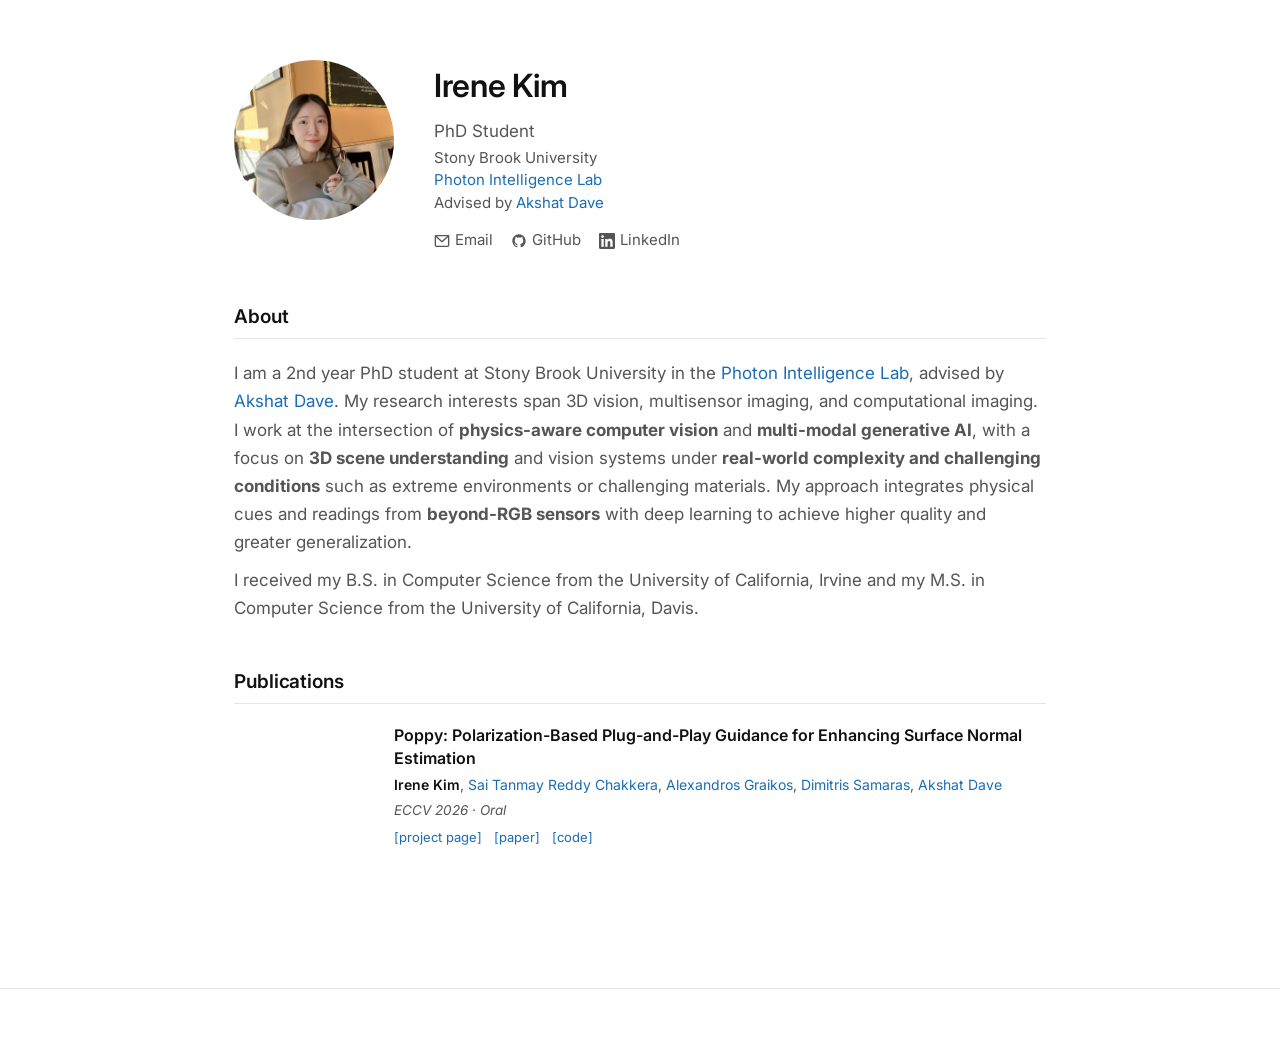
==== index.html @ 5841a0ec "Use middle dot separator for ECCV 2026 · Oral Co-Authored-By: Claude Sonnet 4.6 <noreply@anthropic.c" ====
<!DOCTYPE html>
<html lang="en">
<head>
  <meta charset="UTF-8" />
  <meta name="viewport" content="width=device-width, initial-scale=1.0" />
  <title>Irene Kim</title>
  <link rel="preconnect" href="https://fonts.googleapis.com" />
  <link rel="preconnect" href="https://fonts.gstatic.com" crossorigin />
  <link href="https://fonts.googleapis.com/css2?family=Inter:wght@400;600&display=swap" rel="stylesheet" />
  <link rel="stylesheet" href="css/style.css" />
</head>
<body>
<div class="container">

  <!-- ── Header ─────────────────────────────────────────────────────── -->
  <div class="profile">
    <div class="profile-photo">
      <img src="img/photo.jpg" alt="Irene Kim" />
    </div>

    <div class="profile-info">
      <h1>Irene Kim</h1>
      <div class="position">PhD Student</div>
      <div class="affil">
        Stony Brook University<br />
        <a href="https://akshatdave.github.io/index.html#Lab">Photon Intelligence Lab</a><br />
        Advised by <a href="https://akshatdave.github.io/">Akshat Dave</a>
      </div>

      <nav class="links">
        <a href="mailto:irnkim@cs.stonybrook.edu">
          <!-- Email icon -->
          <svg viewBox="0 0 24 24" fill="none" stroke="currentColor" stroke-width="2" stroke-linecap="round" stroke-linejoin="round">
            <rect x="2" y="4" width="20" height="16" rx="2"/><polyline points="2,4 12,13 22,4"/>
          </svg>
          Email
        </a>
        <a href="https://github.com/irnkim" target="_blank" rel="noopener">
          <!-- GitHub icon -->
          <svg viewBox="0 0 24 24" fill="currentColor">
            <path d="M12 2C6.477 2 2 6.477 2 12c0 4.418 2.865 8.166 6.839 9.489.5.092.682-.217.682-.482 0-.237-.009-.868-.013-1.703-2.782.604-3.369-1.342-3.369-1.342-.454-1.154-1.11-1.462-1.11-1.462-.908-.62.069-.608.069-.608 1.003.07 1.531 1.03 1.531 1.03.892 1.529 2.341 1.087 2.91.832.092-.647.35-1.088.636-1.338-2.22-.253-4.555-1.11-4.555-4.943 0-1.091.39-1.984 1.029-2.683-.103-.253-.446-1.27.098-2.647 0 0 .84-.269 2.75 1.025A9.578 9.578 0 0112 6.836a9.59 9.59 0 012.504.337c1.909-1.294 2.747-1.025 2.747-1.025.546 1.377.203 2.394.1 2.647.64.699 1.028 1.592 1.028 2.683 0 3.842-2.339 4.687-4.566 4.935.359.309.678.919.678 1.852 0 1.336-.012 2.415-.012 2.743 0 .267.18.578.688.48C19.138 20.163 22 16.418 22 12c0-5.523-4.477-10-10-10z"/>
          </svg>
          GitHub
        </a>
        <a href="https://www.linkedin.com/in/ikimrenes/" target="_blank" rel="noopener">
          <!-- LinkedIn icon -->
          <svg viewBox="0 0 24 24" fill="currentColor">
            <path d="M20.447 20.452h-3.554v-5.569c0-1.328-.027-3.037-1.852-3.037-1.853 0-2.136 1.445-2.136 2.939v5.667H9.351V9h3.414v1.561h.046c.477-.9 1.637-1.85 3.37-1.85 3.601 0 4.267 2.37 4.267 5.455v6.286zM5.337 7.433a2.062 2.062 0 01-2.063-2.065 2.064 2.064 0 112.063 2.065zm1.782 13.019H3.555V9h3.564v11.452zM22.225 0H1.771C.792 0 0 .774 0 1.729v20.542C0 23.227.792 24 1.771 24h20.451C23.2 24 24 23.227 24 22.271V1.729C24 .774 23.2 0 22.222 0h.003z"/>
          </svg>
          LinkedIn
        </a>
      </nav>
    </div>
  </div>

  <!-- ── Research Interests ──────────────────────────────────────────── -->
  <section>
    <h2>About</h2>
    <p>
      I am a 2nd year PhD student at Stony Brook University in the
      <a href="https://akshatdave.github.io/index.html#Lab">Photon Intelligence Lab</a>,
      advised by <a href="https://akshatdave.github.io/">Akshat Dave</a>.
      My research interests span 3D vision, multisensor imaging, and computational imaging.
      I work at the intersection of <strong>physics-aware computer vision</strong> and
      <strong>multi-modal generative AI</strong>, with a focus on
      <strong>3D scene understanding</strong> and vision systems under
      <strong>real-world complexity and challenging conditions</strong> such as extreme
      environments or challenging materials. My approach integrates physical cues and readings
      from <strong>beyond-RGB sensors</strong> with deep learning to achieve higher quality
      and greater generalization.
    </p>
    <p style="margin-top: 10px;">
      I received my B.S. in Computer Science from the University of California, Irvine
      and my M.S. in Computer Science from the University of California, Davis.
    </p>
  </section>

  <!-- ── Publications ───────────────────────────────────────────────── -->
  <section>
    <h2>Publications</h2>
    <ul class="pub-list">

      <li class="pub">
        <img class="pub-thumb" src="poppy/img/teaser.gif" alt="Poppy thumbnail"
             onerror="this.style.visibility='hidden'" />
        <div class="pub-body">
          <div class="pub-title">
            <a href="https://irnkim.github.io/poppy">Poppy: Polarization-Based Plug-and-Play Guidance for Enhancing Surface Normal Estimation</a>
          </div>
          <div class="pub-authors">
            <a href="https://irnkim.github.io" class="me">Irene Kim</a>,
            <a href="https://starc52.net">Sai Tanmay Reddy Chakkera</a>,
            <a href="https://alexgraikos.github.io/">Alexandros Graikos</a>,
            <a href="https://www3.cs.stonybrook.edu/~samaras/">Dimitris Samaras</a>,
            <a href="https://akshatdave.github.io/">Akshat Dave</a>
          </div>
          <div class="pub-venue">ECCV 2026 · Oral</div>
          <div class="pub-links">
            <a href="https://irnkim.github.io/poppy">[project page]</a>
            <a href="https://arxiv.org/abs/2603.27891" target="_blank" rel="noopener">[paper]</a>
            <a href="https://github.com/irnkim/poppy" target="_blank" rel="noopener">[code]</a>
          </div>
        </div>
      </li>

    </ul>
  </section>

</div><!-- .container -->

<footer>
  <div class="container" style="padding-top:0; padding-bottom:30px;">
  </div>
</footer>

</body>
</html>
---- css/style.css ----
:root {
  --text:    #111111;
  --muted:   #555555;
  --link:    #1a6db5;
  --border:  #e5e5e5;
  --bg:      #ffffff;
  --max-w:   860px;
}

* { box-sizing: border-box; margin: 0; padding: 0; }

body {
  font-family: "Calibri", "Inter", "Helvetica Neue", Arial, sans-serif;
  font-size: 17px;
  line-height: 1.65;
  color: var(--text);
  background: var(--bg);
}

a {
  color: var(--link);
  text-decoration: none;
}
a:hover { text-decoration: underline; }

/* ── Layout ─────────────────────────────────────────────────────────── */
.container {
  max-width: var(--max-w);
  margin: 0 auto;
  padding: 60px 24px 80px;
}

/* ── Header ─────────────────────────────────────────────────────────── */
.profile {
  display: flex;
  align-items: flex-start;
  gap: 40px;
  margin-bottom: 48px;
}

.profile-photo {
  flex-shrink: 0;
  width: 160px;
  height: 160px;
  border-radius: 50%;
  object-fit: cover;
  background: #ddd;
  display: flex;
  align-items: center;
  justify-content: center;
  font-size: 13px;
  color: #888;
  overflow: hidden;
}

.profile-photo img {
  width: 100%;
  height: 100%;
  object-fit: cover;
}

.profile-info h1 {
  font-size: 32px;
  font-weight: 600;
  margin-bottom: 4px;
  letter-spacing: -0.3px;
}

.profile-info .position {
  font-size: 17px;
  color: var(--muted);
  margin-bottom: 2px;
}

.profile-info .affil {
  font-size: 15px;
  color: var(--muted);
  margin-bottom: 12px;
  line-height: 1.5;
}

.links {
  display: flex;
  flex-wrap: wrap;
  gap: 10px 18px;
  font-size: 15px;
  margin-top: 14px;
}

.links a {
  display: inline-flex;
  align-items: center;
  gap: 5px;
  color: var(--muted);
  transition: color 0.15s;
}
.links a:hover { color: var(--link); text-decoration: none; }

.links svg {
  width: 16px;
  height: 16px;
  flex-shrink: 0;
}

/* ── Section ─────────────────────────────────────────────────────────── */
section { margin-bottom: 44px; }

section h2 {
  font-size: 19px;
  font-weight: 600;
  border-bottom: 1px solid var(--border);
  padding-bottom: 6px;
  margin-bottom: 20px;
  letter-spacing: -0.1px;
}

section p {
  color: var(--muted);
}

/* ── Publications ────────────────────────────────────────────────────── */
.pub-list { list-style: none; display: flex; flex-direction: column; gap: 28px; }

.pub {
  display: flex;
  gap: 20px;
  align-items: flex-start;
}

.pub-thumb {
  flex-shrink: 0;
  width: 140px;
  height: 140px;
  aspect-ratio: 1 / 1;
  border-radius: 6px;
  background: #eee;
  object-fit: contain;
  border: 1px solid var(--border);
}

.pub-body { flex: 1; }

.pub-title {
  font-size: 16px;
  font-weight: 600;
  line-height: 1.4;
  margin-bottom: 4px;
  color: var(--text);
}

.pub-title a {
  color: inherit;
  text-decoration: none;
}

.pub-title a:hover {
  text-decoration: underline;
}

.pub-authors {
  font-size: 14px;
  color: var(--muted);
  margin-bottom: 3px;
}

.pub-authors .me { font-weight: 600; color: var(--text); text-decoration: none; }
.pub-authors .me:hover { text-decoration: underline; }

.pub-venue {
  font-size: 13.5px;
  color: var(--muted);
  font-style: italic;
  margin-bottom: 6px;
}

.pub-venue .status {
  font-style: normal;
  font-weight: 600;
  color: #b05a00;
  margin-left: 4px;
}

.pub-links {
  display: flex;
  flex-wrap: wrap;
  gap: 6px 12px;
  font-size: 13px;
}

.pub-links a {
  color: var(--link);
}

/* ── Footer ─────────────────────────────────────────────────────────── */
footer {
  border-top: 1px solid var(--border);
  padding-top: 20px;
  font-size: 13px;
  color: #aaa;
  text-align: center;
}

/* ── Responsive ─────────────────────────────────────────────────────── */
@media (max-width: 580px) {
  .profile { flex-direction: column; align-items: center; text-align: center; }
  .links   { justify-content: center; }
  .pub     { flex-direction: column; }
  .pub-thumb { width: 100%; height: auto; aspect-ratio: 1 / 1; }
}
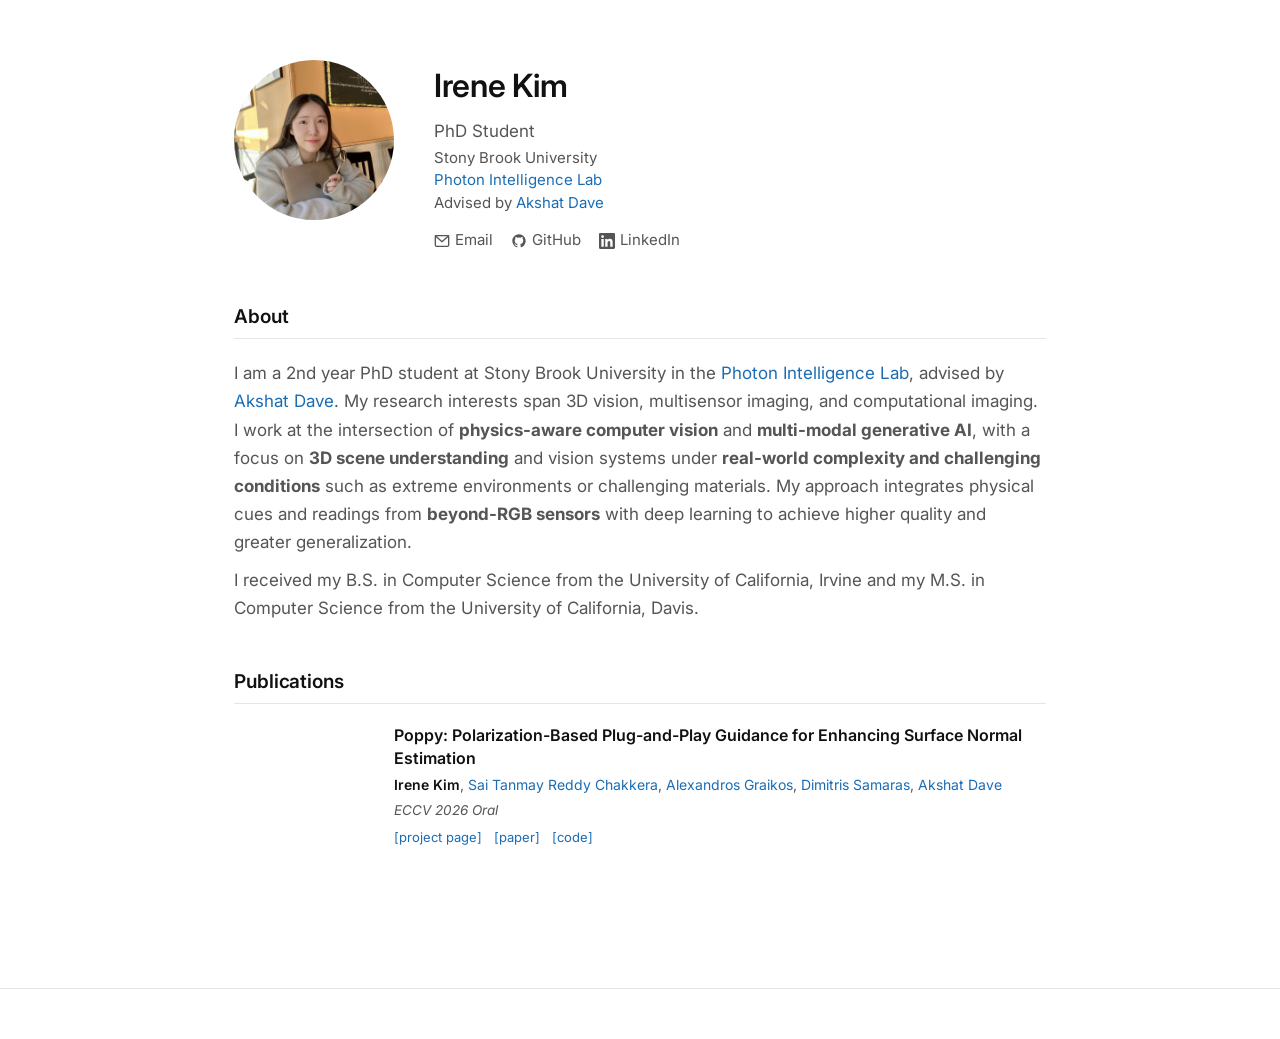
==== commit df1d4c13: "Simplify venue label to ECCV 2026 Oral Co-Authored-By: Claude Sonnet 4.6 <noreply@anthropic.com>" ====
--- a/index.html
+++ b/index.html
@@ -94,7 +94,7 @@
             <a href="https://www3.cs.stonybrook.edu/~samaras/">Dimitris Samaras</a>,
             <a href="https://akshatdave.github.io/">Akshat Dave</a>
           </div>
-          <div class="pub-venue">ECCV 2026 · Oral</div>
+          <div class="pub-venue">ECCV 2026 Oral</div>
           <div class="pub-links">
             <a href="https://irnkim.github.io/poppy">[project page]</a>
             <a href="https://arxiv.org/abs/2603.27891" target="_blank" rel="noopener">[paper]</a>
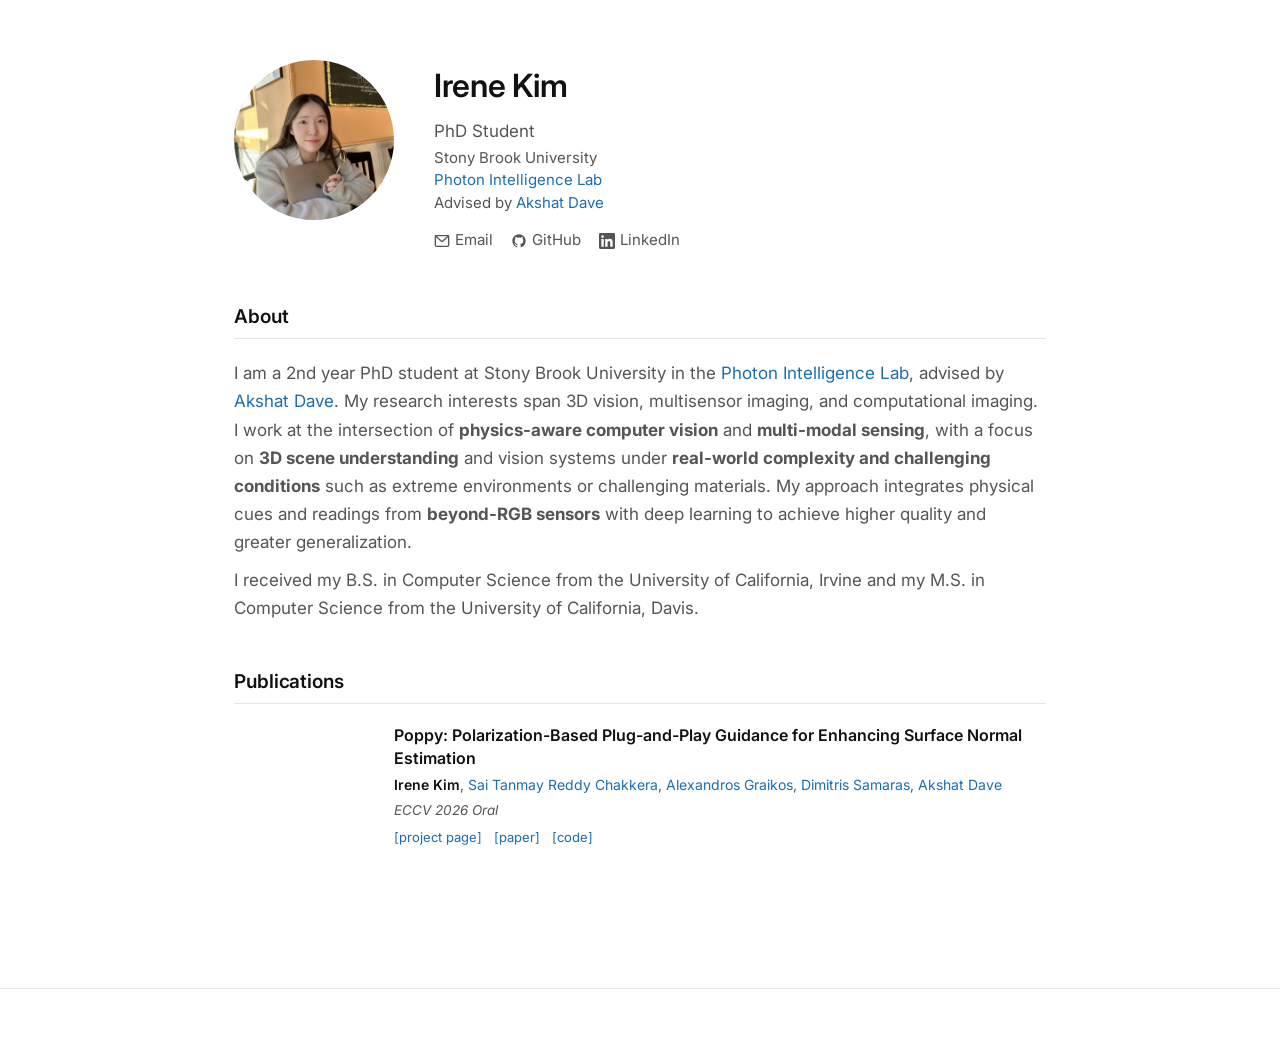
==== commit 6bc432d5: "Update bio wording to multi-modal sensing Co-Authored-By: Claude Sonnet 5 <noreply@anthropic.com>" ====
--- a/index.html
+++ b/index.html
@@ -23,7 +23,7 @@
       <div class="position">PhD Student</div>
       <div class="affil">
         Stony Brook University<br />
-        <a href="https://akshatdave.github.io/index.html#Lab">Photon Intelligence Lab</a><br />
+        <a href="https://photon-intelligence-lab.github.io/">Photon Intelligence Lab</a><br />
         Advised by <a href="https://akshatdave.github.io/">Akshat Dave</a>
       </div>
 
@@ -58,11 +58,11 @@
     <h2>About</h2>
     <p>
       I am a 2nd year PhD student at Stony Brook University in the
-      <a href="https://akshatdave.github.io/index.html#Lab">Photon Intelligence Lab</a>,
+      <a href="https://photon-intelligence-lab.github.io/">Photon Intelligence Lab</a>,
       advised by <a href="https://akshatdave.github.io/">Akshat Dave</a>.
       My research interests span 3D vision, multisensor imaging, and computational imaging.
       I work at the intersection of <strong>physics-aware computer vision</strong> and
-      <strong>multi-modal generative AI</strong>, with a focus on
+      <strong>multi-modal sensing</strong>, with a focus on
       <strong>3D scene understanding</strong> and vision systems under
       <strong>real-world complexity and challenging conditions</strong> such as extreme
       environments or challenging materials. My approach integrates physical cues and readings
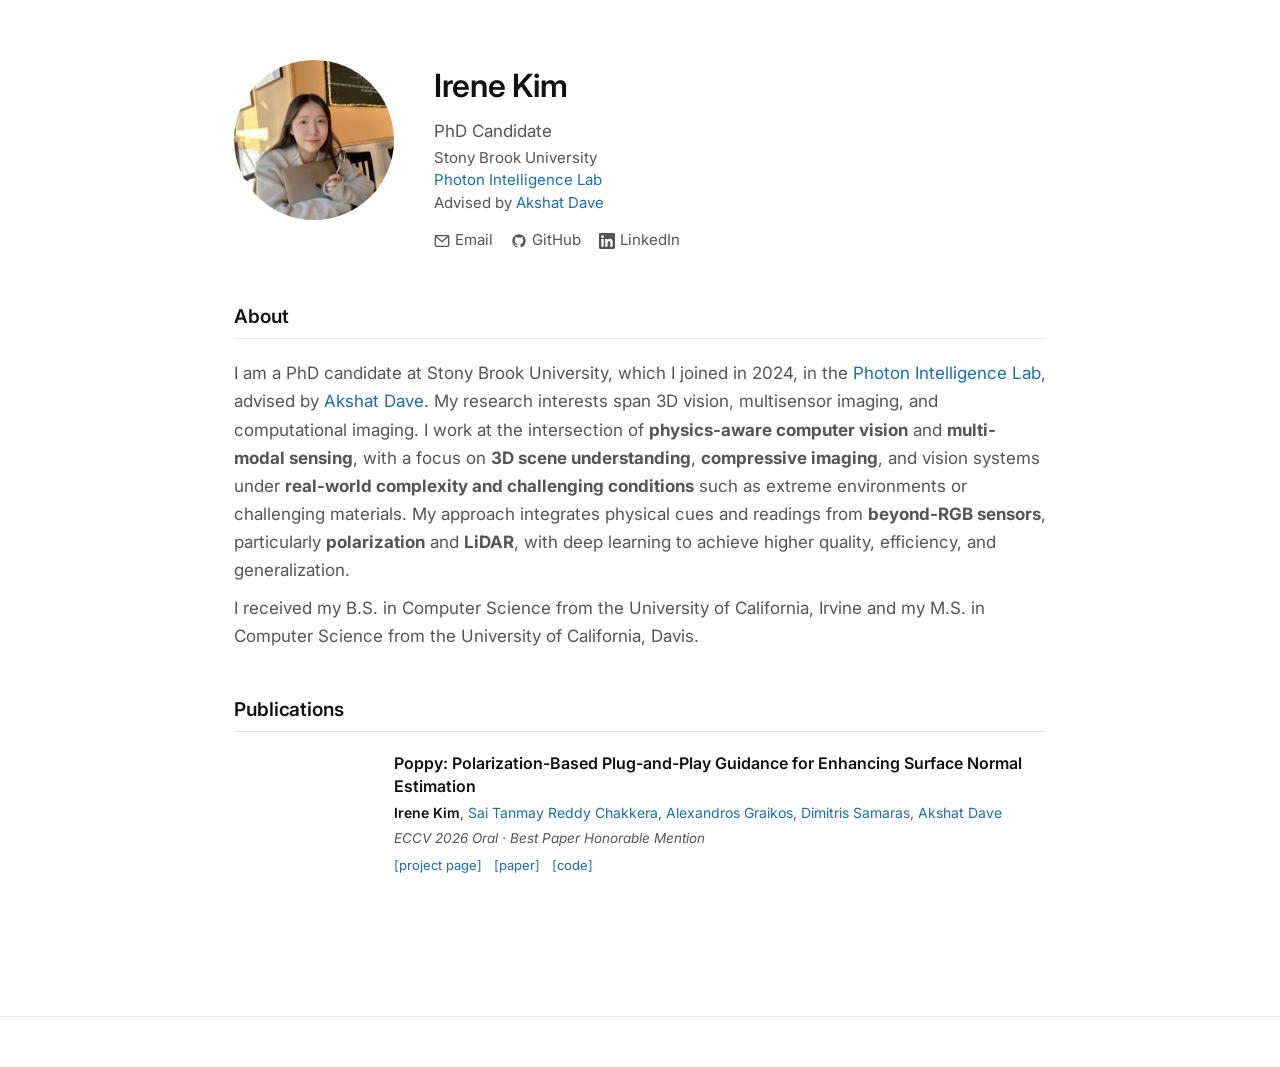
==== commit 76d14f3b: "Update bio (PhD candidate, joined 2024, research focus) and add Best Paper Honorable Mention for Pop" ====
--- a/index.html
+++ b/index.html
@@ -20,7 +20,7 @@
 
     <div class="profile-info">
       <h1>Irene Kim</h1>
-      <div class="position">PhD Student</div>
+      <div class="position">PhD Candidate</div>
       <div class="affil">
         Stony Brook University<br />
         <a href="https://photon-intelligence-lab.github.io/">Photon Intelligence Lab</a><br />
@@ -57,17 +57,18 @@
   <section>
     <h2>About</h2>
     <p>
-      I am a 2nd year PhD student at Stony Brook University in the
+      I am a PhD candidate at Stony Brook University, which I joined in 2024, in the
       <a href="https://photon-intelligence-lab.github.io/">Photon Intelligence Lab</a>,
       advised by <a href="https://akshatdave.github.io/">Akshat Dave</a>.
       My research interests span 3D vision, multisensor imaging, and computational imaging.
       I work at the intersection of <strong>physics-aware computer vision</strong> and
       <strong>multi-modal sensing</strong>, with a focus on
-      <strong>3D scene understanding</strong> and vision systems under
-      <strong>real-world complexity and challenging conditions</strong> such as extreme
-      environments or challenging materials. My approach integrates physical cues and readings
-      from <strong>beyond-RGB sensors</strong> with deep learning to achieve higher quality
-      and greater generalization.
+      <strong>3D scene understanding</strong>, <strong>compressive imaging</strong>, and vision
+      systems under <strong>real-world complexity and challenging conditions</strong> such as
+      extreme environments or challenging materials. My approach integrates physical cues and
+      readings from <strong>beyond-RGB sensors</strong>, particularly <strong>polarization</strong>
+      and <strong>LiDAR</strong>, with deep learning to achieve higher quality, efficiency, and
+      generalization.
     </p>
     <p style="margin-top: 10px;">
       I received my B.S. in Computer Science from the University of California, Irvine
@@ -94,7 +95,7 @@
             <a href="https://www3.cs.stonybrook.edu/~samaras/">Dimitris Samaras</a>,
             <a href="https://akshatdave.github.io/">Akshat Dave</a>
           </div>
-          <div class="pub-venue">ECCV 2026 Oral</div>
+          <div class="pub-venue">ECCV 2026 Oral &middot; Best Paper Honorable Mention</div>
           <div class="pub-links">
             <a href="https://irnkim.github.io/poppy">[project page]</a>
             <a href="https://arxiv.org/abs/2603.27891" target="_blank" rel="noopener">[paper]</a>
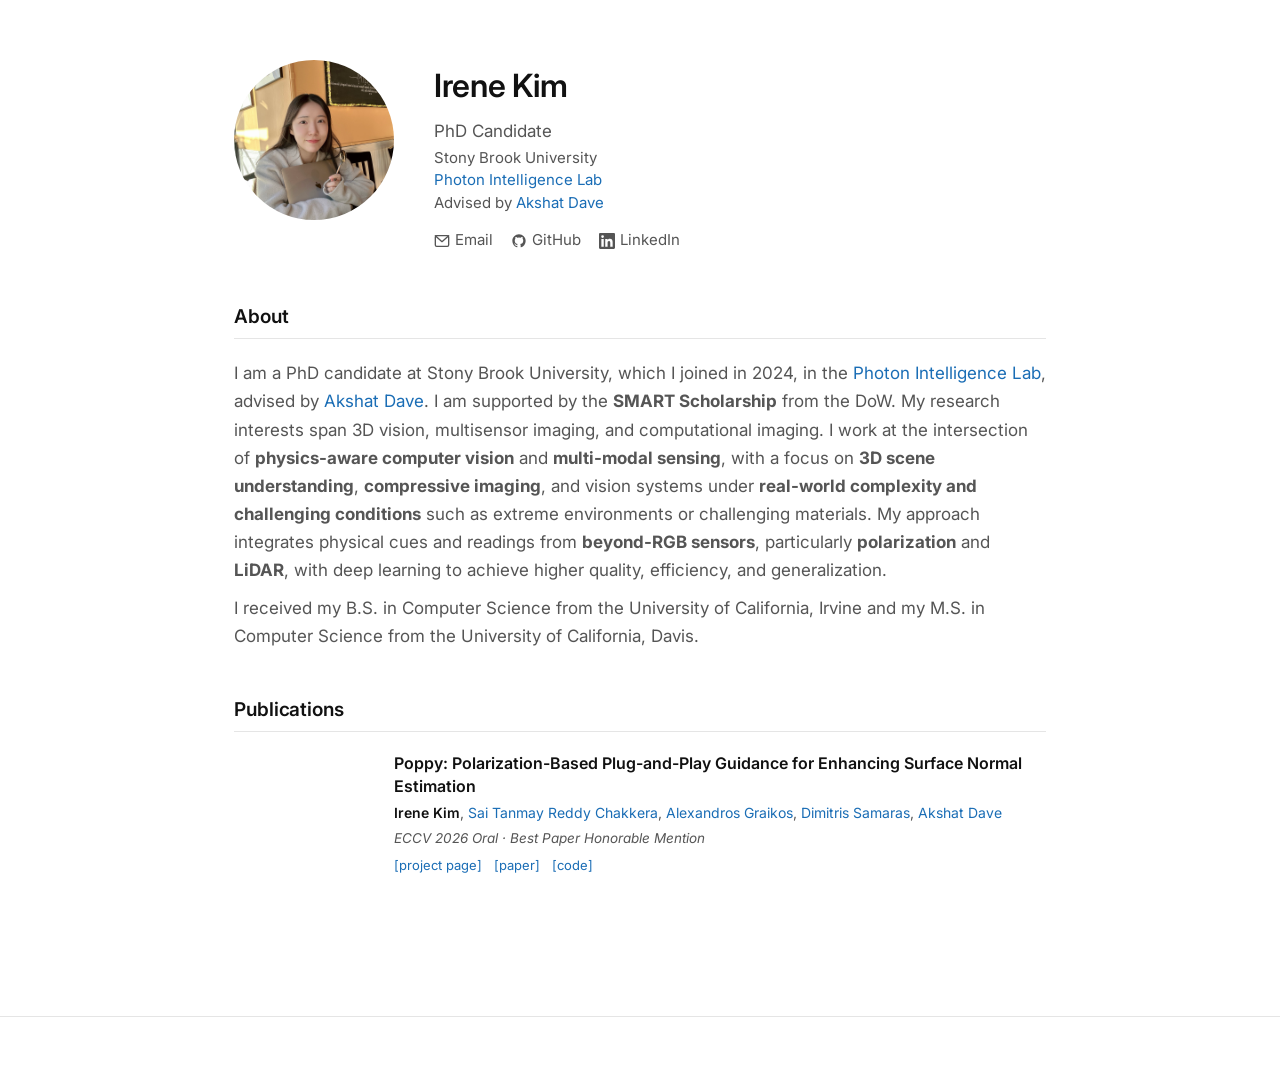
==== commit 822d028f: "Mention SMART Scholarship support in bio" ====
--- a/index.html
+++ b/index.html
@@ -60,6 +60,7 @@
       I am a PhD candidate at Stony Brook University, which I joined in 2024, in the
       <a href="https://photon-intelligence-lab.github.io/">Photon Intelligence Lab</a>,
       advised by <a href="https://akshatdave.github.io/">Akshat Dave</a>.
+      I am supported by the <strong>SMART Scholarship</strong> from the DoW.
       My research interests span 3D vision, multisensor imaging, and computational imaging.
       I work at the intersection of <strong>physics-aware computer vision</strong> and
       <strong>multi-modal sensing</strong>, with a focus on
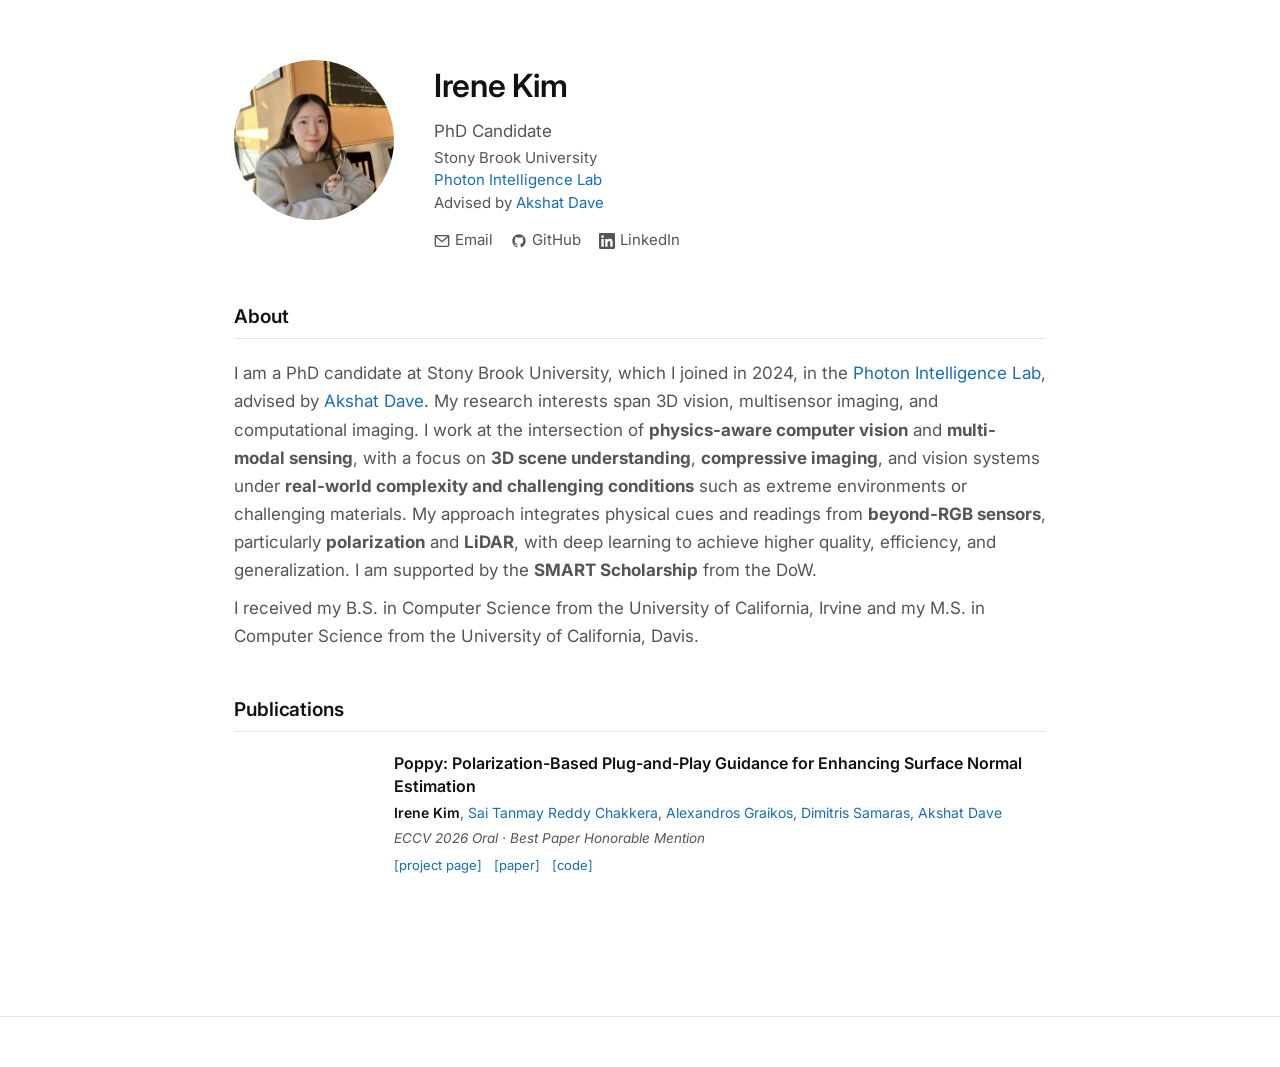
==== commit 0a98e3ae: "Move SMART Scholarship mention to end of bio paragraph" ====
--- a/index.html
+++ b/index.html
@@ -60,7 +60,6 @@
       I am a PhD candidate at Stony Brook University, which I joined in 2024, in the
       <a href="https://photon-intelligence-lab.github.io/">Photon Intelligence Lab</a>,
       advised by <a href="https://akshatdave.github.io/">Akshat Dave</a>.
-      I am supported by the <strong>SMART Scholarship</strong> from the DoW.
       My research interests span 3D vision, multisensor imaging, and computational imaging.
       I work at the intersection of <strong>physics-aware computer vision</strong> and
       <strong>multi-modal sensing</strong>, with a focus on
@@ -69,7 +68,7 @@
       extreme environments or challenging materials. My approach integrates physical cues and
       readings from <strong>beyond-RGB sensors</strong>, particularly <strong>polarization</strong>
       and <strong>LiDAR</strong>, with deep learning to achieve higher quality, efficiency, and
-      generalization.
+      generalization. I am supported by the <strong>SMART Scholarship</strong> from the DoW.
     </p>
     <p style="margin-top: 10px;">
       I received my B.S. in Computer Science from the University of California, Irvine
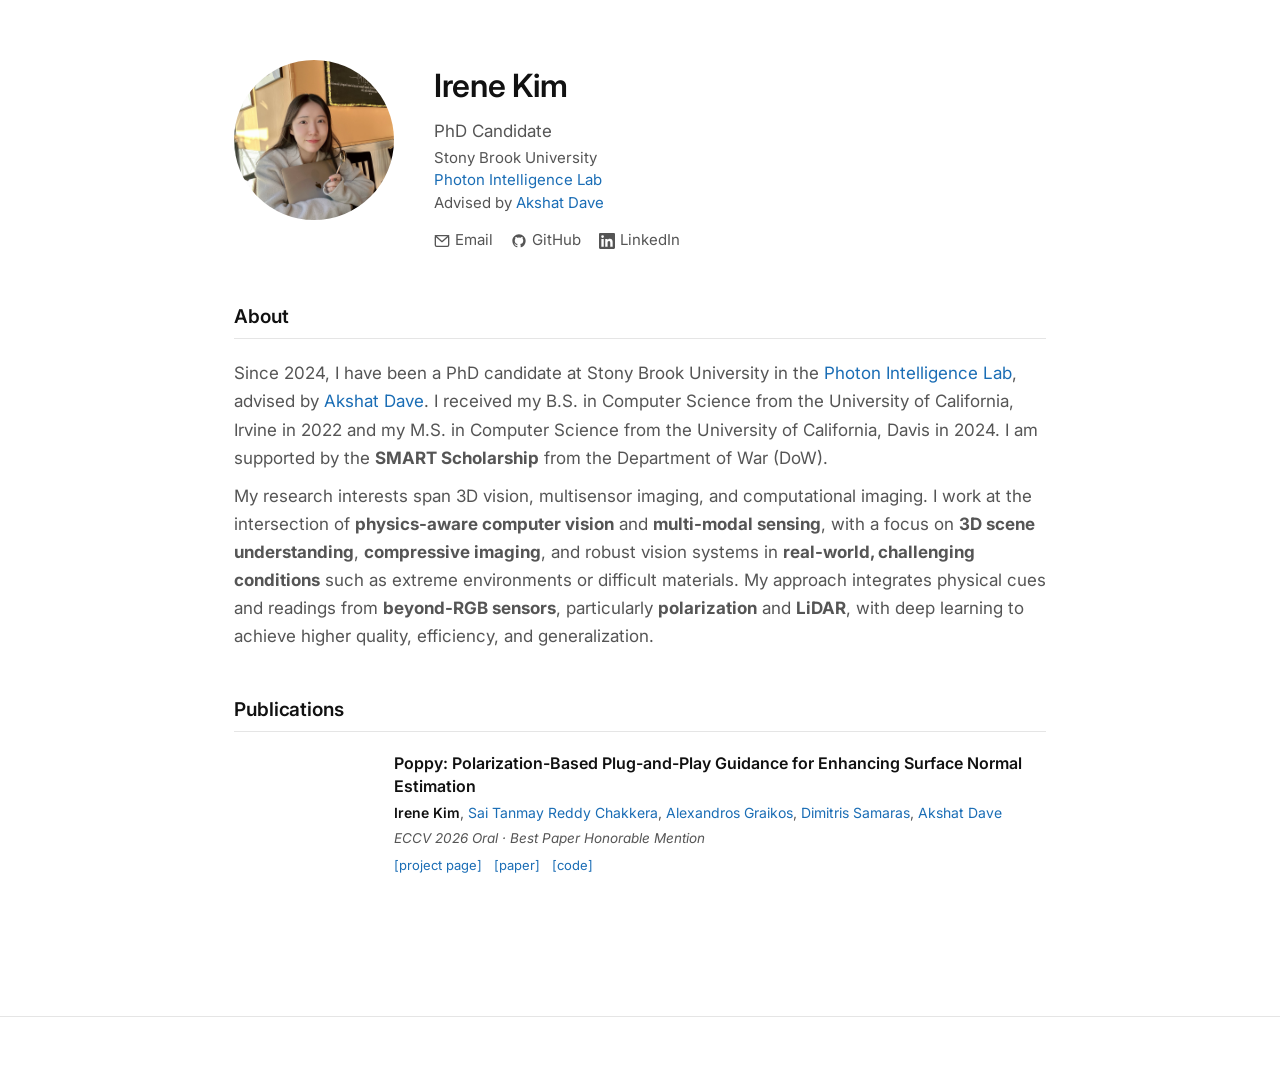
==== commit 0e210cb1: "Rewrite bio for flow: credentials paragraph then research interests paragraph" ====
--- a/index.html
+++ b/index.html
@@ -57,22 +57,23 @@
   <section>
     <h2>About</h2>
     <p>
-      I am a PhD candidate at Stony Brook University, which I joined in 2024, in the
+      Since 2024, I have been a PhD candidate at Stony Brook University in the
       <a href="https://photon-intelligence-lab.github.io/">Photon Intelligence Lab</a>,
       advised by <a href="https://akshatdave.github.io/">Akshat Dave</a>.
+      I received my B.S. in Computer Science from the University of California, Irvine in 2022
+      and my M.S. in Computer Science from the University of California, Davis in 2024.
+      I am supported by the <strong>SMART Scholarship</strong> from the Department of War (DoW).
+    </p>
+    <p style="margin-top: 10px;">
       My research interests span 3D vision, multisensor imaging, and computational imaging.
       I work at the intersection of <strong>physics-aware computer vision</strong> and
       <strong>multi-modal sensing</strong>, with a focus on
-      <strong>3D scene understanding</strong>, <strong>compressive imaging</strong>, and vision
-      systems under <strong>real-world complexity and challenging conditions</strong> such as
-      extreme environments or challenging materials. My approach integrates physical cues and
+      <strong>3D scene understanding</strong>, <strong>compressive imaging</strong>, and robust
+      vision systems in <strong>real-world, challenging conditions</strong> such as extreme
+      environments or difficult materials. My approach integrates physical cues and
       readings from <strong>beyond-RGB sensors</strong>, particularly <strong>polarization</strong>
       and <strong>LiDAR</strong>, with deep learning to achieve higher quality, efficiency, and
-      generalization. I am supported by the <strong>SMART Scholarship</strong> from the DoW.
-    </p>
-    <p style="margin-top: 10px;">
-      I received my B.S. in Computer Science from the University of California, Irvine
-      and my M.S. in Computer Science from the University of California, Davis.
+      generalization.
     </p>
   </section>
 
